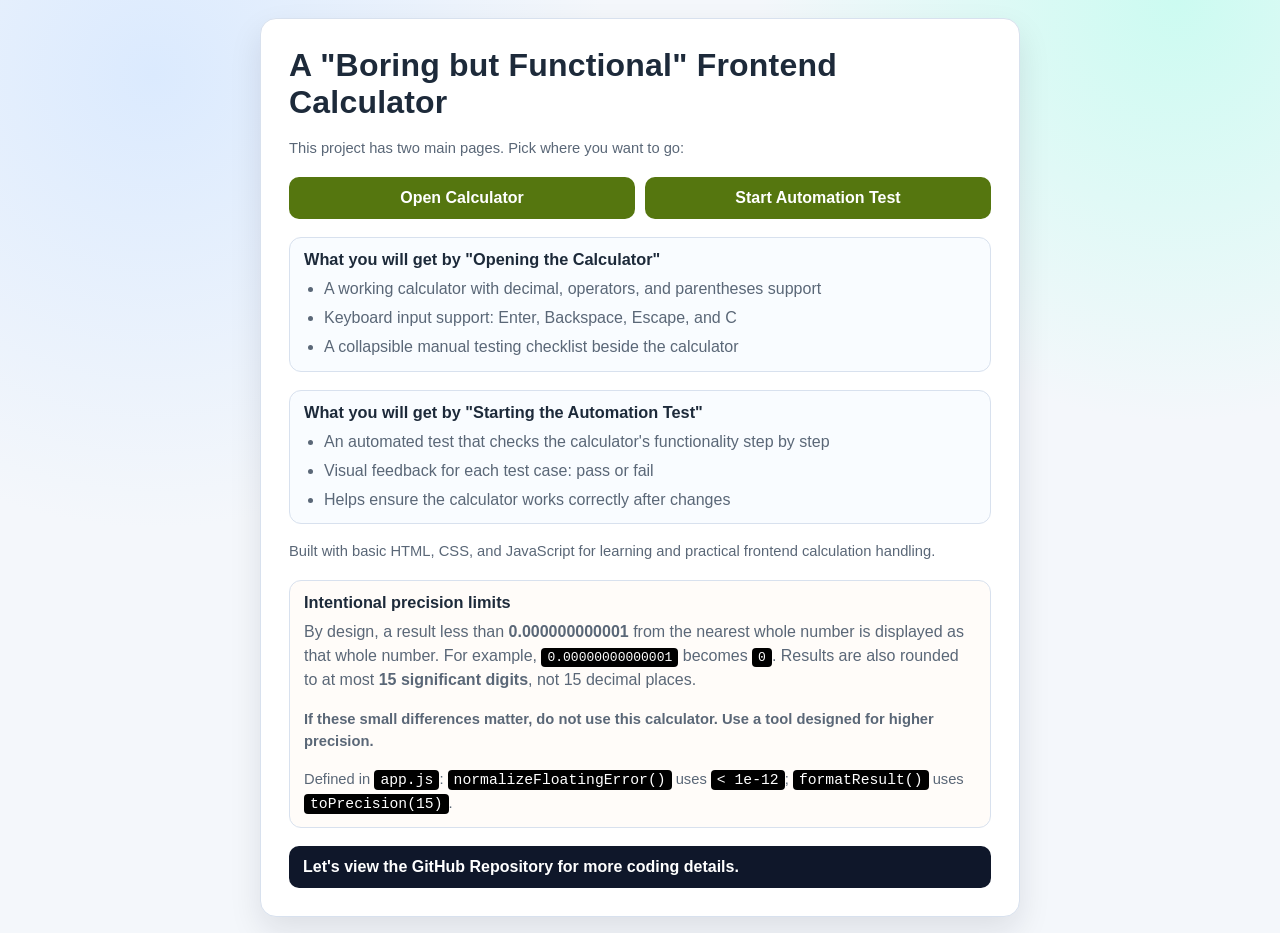
==== docs/index.html @ 4836e512 "fix tests" ====
<!DOCTYPE html>
<html lang="en">

<head>
    <meta charset="utf-8" />
    <meta name="viewport" content="width=device-width, initial-scale=1" />
    <title>Frontend Calculator</title>
    <style>
        :root {
            --bg: #f4f7fb;
            --panel: #ffffff;
            --ink: #1d2a3a;
            --muted: #5a6777;
            --line: #d8e1ee;
            --primary: #55760f;
            --primary-2: #0b3f5f;
        }

        * {
            box-sizing: border-box;
        }

        body {
            margin: 0;
            font-family: "Segoe UI", "Trebuchet MS", Verdana, sans-serif;
            color: var(--ink);
            background:
                radial-gradient(circle at 12% 8%, #dbeafe 0%, transparent 32%),
                radial-gradient(circle at 92% 0%, #ccfbf1 0%, transparent 28%),
                var(--bg);
            min-height: 100vh;
            display: grid;
            place-items: center;
            padding: 18px;
        }

        .card {
            width: min(760px, 100%);
            background: var(--panel);
            border: 1px solid var(--line);
            border-radius: 16px;
            box-shadow: 0 14px 32px rgba(15, 23, 42, 0.1);
            padding: clamp(18px, 3vw, 28px);
        }

        h1 {
            margin: 0 0 8px;
            font-size: clamp(1.3rem, 3vw, 2rem);
            letter-spacing: 0.2px;
        }

        p {
            margin: 0;
            color: var(--muted);
            line-height: 1.5;
        }

        .links {
            margin-top: 18px;
            display: grid;
            gap: 10px;
        }

        .primary-links {
            grid-template-columns: repeat(2, minmax(0, 1fr));
        }

        .primary-links .link-btn {
            width: 100%;
            text-align: center;
        }

        .link-btn {
            display: inline-block;
            text-decoration: none;
            background: var(--primary);
            color: #ffffff;
            padding: 12px 14px;
            border-radius: 10px;
            font-weight: 700;
            transition: background-color 0.2s ease;
        }

        .link-btn:hover,
        .link-btn:focus-visible {
            background: var(--primary-2);
        }

        .link-alt {
            background: #0f172a;
        }

        .benefits {
            margin-top: 18px;
            border: 1px solid var(--line);
            border-radius: 12px;
            background: #f9fcff;
            padding: 12px 14px;
        }

        .benefits h2 {
            margin: 0 0 8px;
            font-size: 1.02rem;
            color: var(--ink);
        }

        .benefits ul {
            margin: 0;
            padding-left: 20px;
            color: var(--muted);
            line-height: 1.45;
        }

        .benefits li+li {
            margin-top: 6px;
        }

        .note {
            margin-top: 16px;
            font-size: 0.92rem;
        }

        .limits {
            margin-top: 18px;
            border: 1px solid var(--line);
            border-radius: 12px;
            background: #fffcf9;
            padding: 12px 14px;
        }

        .limits h2 {
            margin: 0 0 8px;
            font-size: 1.02rem;
            color: var(--ink);
        }

        .limits p .note {
            margin: 0;
            font-size: 0.92rem;
        }

        .limits p code {
            background-color: black;
            color: white;
            padding: 2px 6px;
            border-radius: 4px;
            font-family: monospace;
            font-size: 1 em;
        }
    </style>
</head>

<body>
    <main class="card">
        <h1>A "Boring but Functional" Frontend Calculator</h1>

        <p class="note">This project has two main pages. Pick where you want to go:</p>

        <div class="links primary-links">
            <a class="link-btn" href="./calculator.html">Open Calculator</a>
            <a class="link-btn" href="./availability_and_math_correct_test.html">Start Automation Test</a>
        </div>


        <section class="benefits" aria-label="What you will get">
            <h2>What you will get by "Opening the Calculator"</h2>
            <ul>
                <li>A working calculator with decimal, operators, and parentheses support</li>
                <li>Keyboard input support: Enter, Backspace, Escape, and C</li>
                <li>A collapsible manual testing checklist beside the calculator</li>
            </ul>
        </section>
        <section class="benefits" aria-label="What you will get">
            <h2>What you will get by "Starting the Automation Test"</h2>
            <ul>
                <li>An automated test that checks the calculator's functionality step by step</li>
                <li>Visual feedback for each test case: pass or fail</li>
                <li>Helps ensure the calculator works correctly after changes</li>
            </ul>
        </section>

        <p class="note">Built with basic HTML, CSS, and JavaScript for learning and practical frontend calculation
            handling.</p>

        <section class="limits" aria-labelledby="precisionTitle">
            <h2 id="precisionTitle">Intentional precision limits</h2>
            <p>By design, a result less than <strong>0.000000000001</strong>
                from the nearest whole number is displayed as that whole number.
                For example, <code>0.00000000000001</code> becomes <code>0</code>.
                Results are also rounded to at most <strong>15 significant digits</strong>,
                not 15 decimal places.</p>
            <p class="note"><strong>If these small differences matter, do not use this calculator.
                    Use a tool designed for higher precision.</strong></p>
            <p class="note">Defined in <code>app.js</code>:
                <code>normalizeFloatingError()</code> uses <code>&lt; 1e-12</code>;
                <code>formatResult()</code> uses <code>toPrecision(15)</code>.
            </p>
        </section>

        <div class="links">
            <a class="link-btn link-alt" href="https://github.com/noa-jou/Frontend-Calculator">
                Let's view the GitHub Repository for more coding details.
            </a>
        </div>
    </main>
</body>

</html>
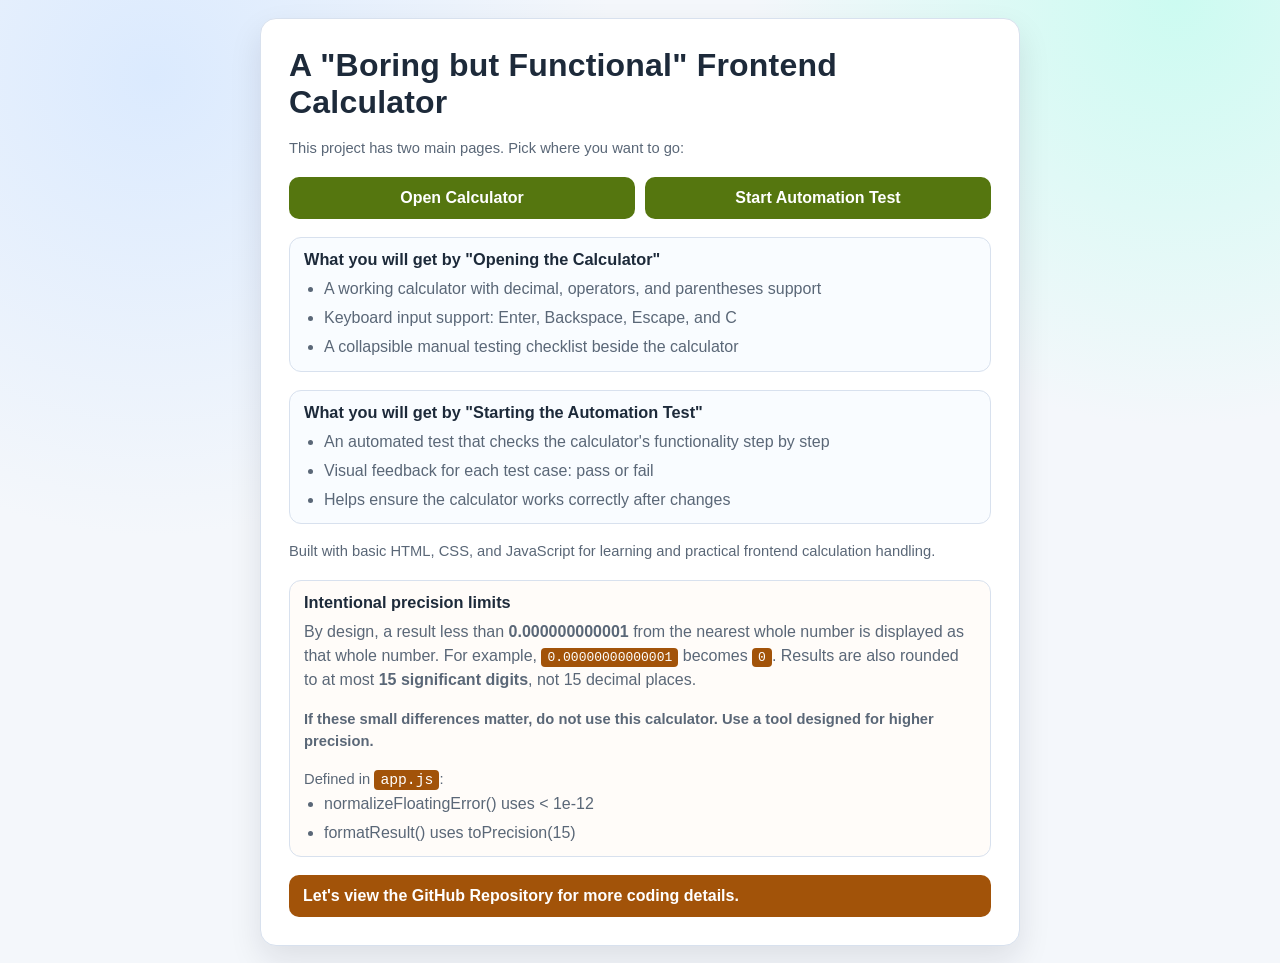
==== commit b61efb5f: "small ui fix for index" ====
--- a/docs/index.html
+++ b/docs/index.html
@@ -87,7 +87,7 @@
         }
 
         .link-alt {
-            background: #0f172a;
+            background: #a25309;
         }
 
         .benefits {
@@ -134,19 +134,32 @@
             color: var(--ink);
         }
 
+
+        .limits ul {
+            margin: 0;
+            padding-left: 20px;
+            color: var(--muted);
+            line-height: 1.45;
+        }
+
+        .limits li+li {
+            margin-top: 6px;
+        }
+
         .limits p .note {
             margin: 0;
             font-size: 0.92rem;
         }
 
         .limits p code {
-            background-color: black;
+            background-color: #a25309;
             color: white;
             padding: 2px 6px;
             border-radius: 4px;
             font-family: monospace;
             font-size: 1 em;
         }
+
     </style>
 </head>
 
@@ -192,8 +205,10 @@
             <p class="note"><strong>If these small differences matter, do not use this calculator.
                     Use a tool designed for higher precision.</strong></p>
             <p class="note">Defined in <code>app.js</code>:
-                <code>normalizeFloatingError()</code> uses <code>&lt; 1e-12</code>;
-                <code>formatResult()</code> uses <code>toPrecision(15)</code>.
+            <ul>
+                <li>normalizeFloatingError() uses &lt; 1e-12</li>
+                <li>formatResult() uses toPrecision(15)</li>
+            </ul>
             </p>
         </section>
 
